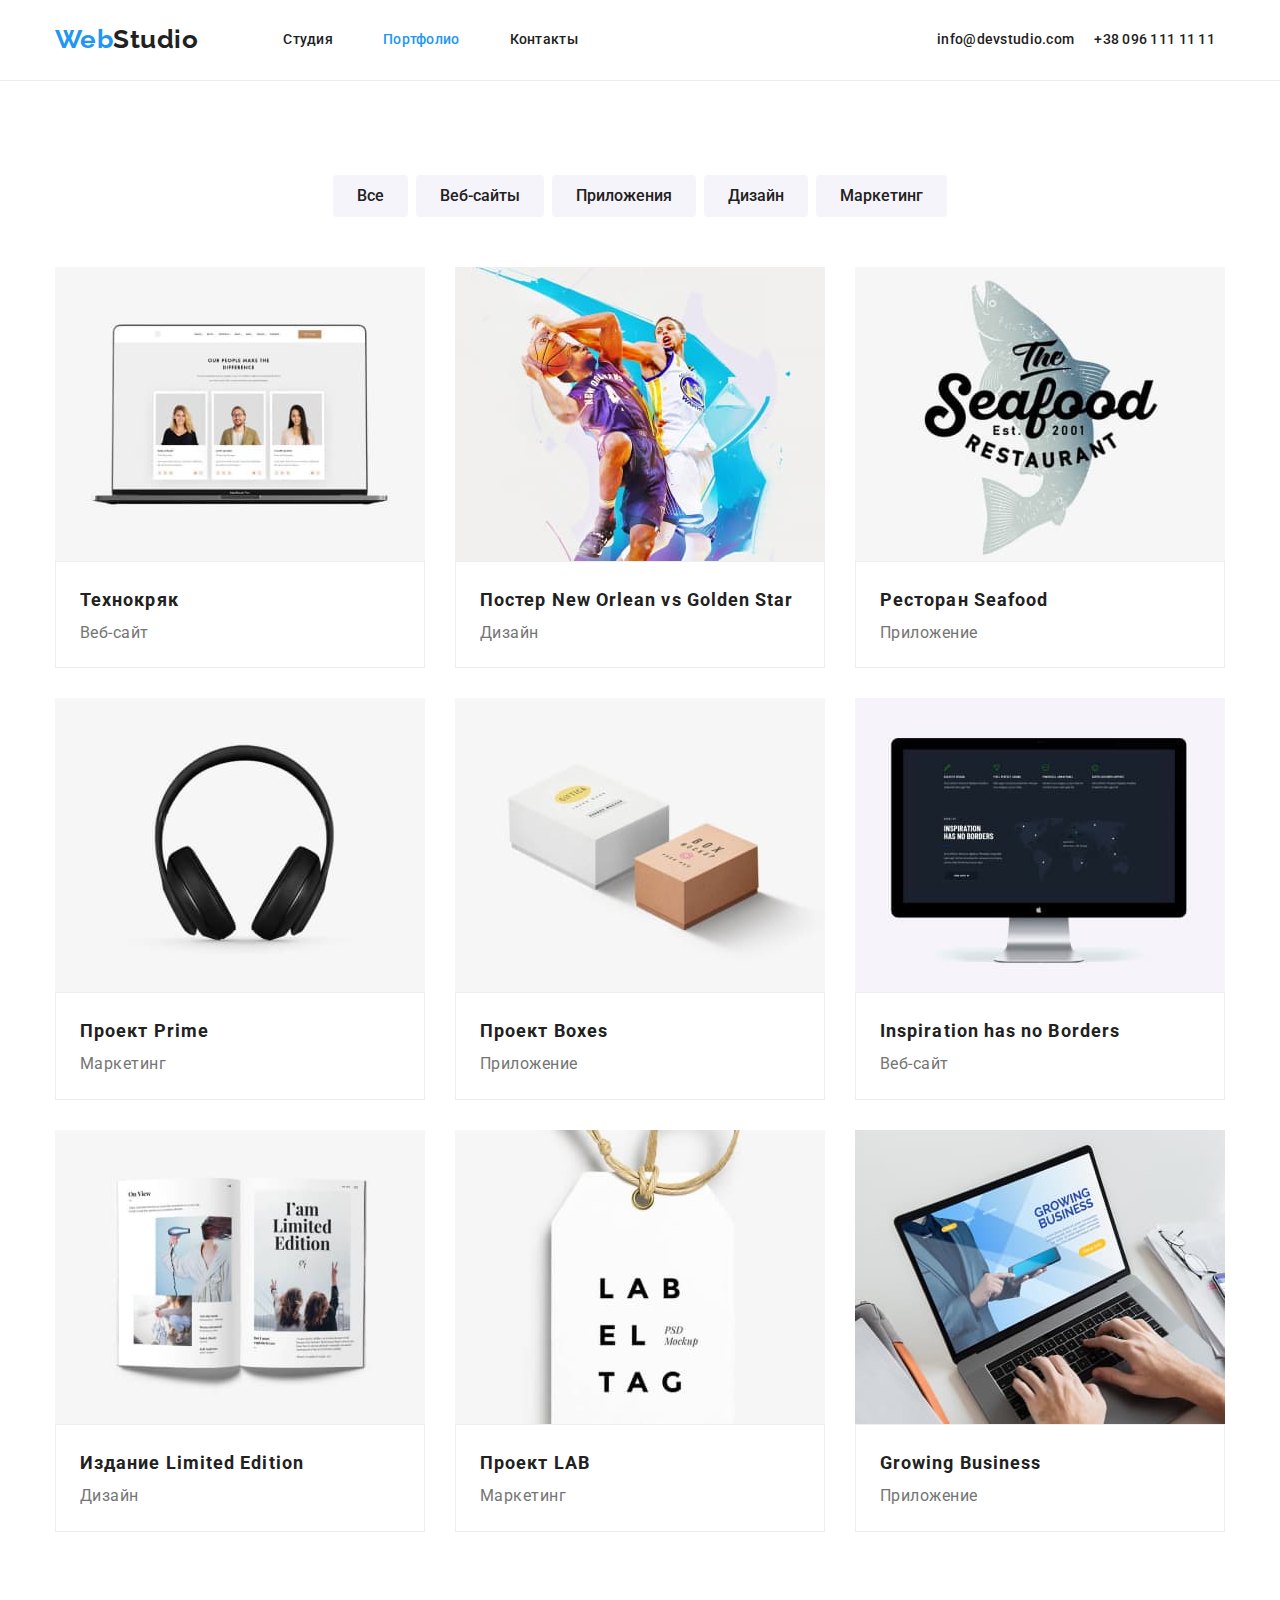
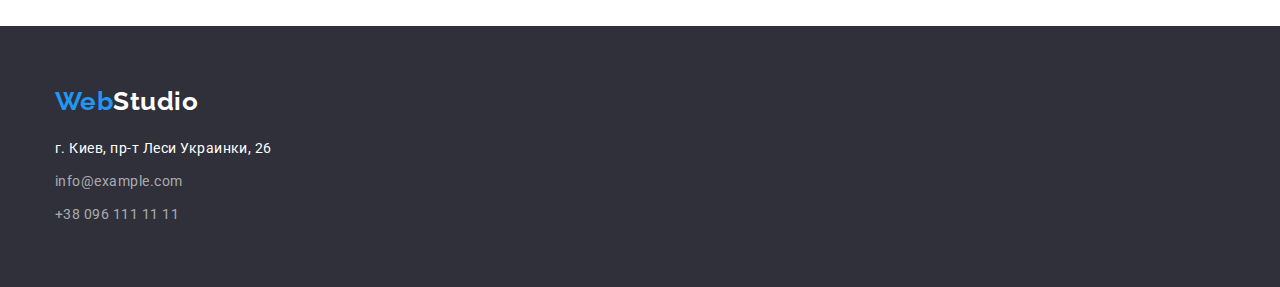
==== portfolio.html @ 9ecc9b57 "svg,layout" ====
<!DOCTYPE html>
<html lang="ru">
  <head>
    <meta charset="UTF-8" />
    <meta name="viewport" content="width=device-width, initial-scale=1.0" />
    <title>Студия</title>

    <link rel="preconnect" href="https://fonts.googleapis.com" />
    <link rel="preconnect" href="https://fonts.gstatic.com" crossorigin />
    <link
      href="https://fonts.googleapis.com/css2?family=Raleway:wght@700&family=Roboto:wght@400;500;700;900&display=swap"
      rel="stylesheet"
    />
    <link
      rel="stylesheet"
      href="https://cdnjs.cloudflare.com/ajax/libs/modern-normalize/1.1.0/modern-normalize.min.css"
    />
    <link rel="stylesheet" href="./css/styles.css" />
  </head>

  <body>
    <!--Шапка сайта-->
    <header class="header">
      <div class="container no-padding flex">
        <div class="navigation">
          <a href="" lang="en" class="logo focus"
            ><span class="logo-web">Web</span>Studio</a
          >
          <nav>
            <ul class="site-nav flex">
              <li class="focus nav-item">
                <a class="nav-link" href="./index.html">Студия</a>
              </li>
              <li class="focus nav-item active-page">
                <a class="nav-link" href="./portfolio.html">Портфолио</a>
              </li>
              <li class="focus nav-item">
                <a class="nav-link" href="">Контакты</a>
              </li>
            </ul>
          </nav>
        </div>
        <ul class="head-contact flex site-nav">
          <li>
            <a href="mailto:info@devstudio.com" class="section-text"
              >info@devstudio.com</a
            >
          </li>
          <li>
            <a href="tel:+380961111111" class="section-text"
              >+38 096 111 11 11</a
            >
          </li>
        </ul>
      </div>
    </header>
    <main>
      <section class="section">
        <div class="container">
          <h1 class="title visually-hidden">Мои проэкты</h1>
          <ul class="port-btn-list">
            <li class="port-btn-item">
              <button type="button" class="port-btn">Все</button>
            </li>
            <li class="port-btn-item">
              <button type="button" class="port-btn">Веб-сайты</button>
            </li>
            <li class="port-btn-item">
              <button type="button" class="port-btn">Приложения</button>
            </li>
            <li class="port-btn-item">
              <button type="button" class="port-btn">Дизайн</button>
            </li>
            <li class="port-btn-item">
              <button type="button" class="port-btn">Маркетинг</button>
            </li>
          </ul>
        </div>
        <div class="container portfolio flex">
          <ul class="port-list">
            <li class="port-list-item">
              <img
                src="./pictures/port-1.jpg"
                alt="лаптоп"
                width="370"
                height="294"
              />
              <div class="port-cards-text">
                <h2 class="port-title">Технокряк</h2>
                <p class="port-subtitle">Веб-сайт</p>
              </div>
            </li>
            <li class="port-list-item">
              <img
                src="./pictures/port-2.jpg"
                alt="баскетбалисты"
                width="370"
                height="294"
              />
              <div class="port-cards-text">
                <h2 class="port-title">Постер New Orlean vs Golden Star</h2>
                <p class="port-subtitle">Дизайн</p>
              </div>
            </li>
            <li class="port-list-item">
              <img
                src="./pictures/port-3.jpg"
                alt="рыбный ресторан"
                width="370"
                height="294"
              />
              <div class="port-cards-text">
                <h2 class="port-title">Ресторан Seafood</h2>
                <p class="port-subtitle">Приложение</p>
              </div>
            </li>
            <li class="port-list-item">
              <img
                src="./pictures/port-4.jpg"
                alt="наушники"
                width="370"
                height="294"
              />
              <div class="port-cards-text">
                <h2 class="port-title">Проект Prime</h2>
                <p class="port-subtitle">Маркетинг</p>
              </div>
            </li>
            <li class="port-list-item">
              <img
                src="./pictures/port-5.jpg"
                alt="коробки"
                width="370"
                height="294"
              />
              <div class="port-cards-text">
                <h2 class="port-title">Проект Boxes</h2>
                <p class="port-subtitle">Приложение</p>
              </div>
            </li>
            <li class="port-list-item">
              <img
                src="./pictures/port-6.jpg"
                alt="экран"
                width="370"
                height="294"
              />
              <div class="port-cards-text">
                <h2 class="port-title">Inspiration has no Borders</h2>
                <p class="port-subtitle">Веб-сайт</p>
              </div>
            </li>
            <li class="port-list-item">
              <img
                src="./pictures/port-7.jpg"
                alt="журнал"
                width="370"
                height="294"
              />
              <div class="port-cards-text">
                <h2 class="port-title">Издание Limited Edition</h2>
                <p class="port-subtitle">Дизайн</p>
              </div>
            </li>
            <li class="port-list-item">
              <img
                src="./pictures/port-8.jpg"
                alt="лейбл"
                width="370"
                height="294"
              />
              <div class="port-cards-text">
                <h2 class="port-title">Проект LAB</h2>
                <p class="port-subtitle">Маркетинг</p>
              </div>
            </li>
            <li class="port-list-item">
              <img
                src="./pictures/port-9.jpg"
                alt="лаптоп"
                width="370"
                height="294"
              />
              <div class="port-cards-text">
                <h2 class="port-title">Growing Business</h2>
                <p class="port-subtitle">Приложение</p>
              </div>
            </li>
          </ul>
        </div>
      </section>
    </main>
    <!--Подвал-->
    <footer class="footer">
      <div class="container foot-padding">
        <a href="./index.html" class="logo foot focus"
          ><span class="logo-web">Web</span>Studio</a
        >
        <address class="address">
          <ul class="foot-contacts">
            <li class="address-item">
              <a
                href="https://goo.gl/maps/bssERs2WhnVpPogH9"
                target="blank"
                class="link"
                >г. Киев, пр-т Леси Украинки, 26</a
              >
            </li>
            <li class="address-item">
              <a href="mailto:info@example.com" class="link link-rgba"
                >info@example.com</a
              >
            </li>
            <li class="address-item">
              <a href="tel:+380961111111" class="link link-rgba"
                >+38 096 111 11 11</a
              >
            </li>
          </ul>
        </address>
      </div>
    </footer>
  </body>
</html>
---- css/styles.css ----
:root {
  --main-color: #212121;
  --text-color: #757575;
  --accent-color: #2196f3;
  --main-bg-color: #ffffff;
  --bg-color: #f5f4fa;
  --foot-bg-color: #2f303a;
}
*,
*::after,
::before {
  margin: 0;
  padding: 0;
}
html {
  box-sizing: border-box;
}

/*основной цвет текста #212121*/
/*вторичный цвет #757575*/
/*акцент цвет #2196F3*/
/*основной цвет фона #ffffff*/
/*вторичный цвет фона #F5F4FA*/
/*подвал цвет адреса rgba(255, 255, 255, 0.6);*/
/*подвал цвет фона #2F303A*/
body {
  font-family: Roboto;
  color: var(--main-color);
  background-color: var(--main-bg-color);
  letter-spacing: 0.03em;
}
ul {
  padding: 0;
  margin: 0;
  list-style: none;
}
a {
  text-decoration: none;
}
h1,
h2,
h3,
h4,
h5,
h6,
p {
  margin: 0;
}
img {
  display: block;
  width: 100%;
  height: auto;
}
.flex {
  display: flex;
}
.container {
  margin-left: auto;
  margin-right: auto;
  padding-left: 15px;
  padding-right: 15px;

  max-width: 1200px;
}
.section {
  padding-top: 94px;
  color: var(--main-color);
}
.card-set {
  margin-right: -30px;
  display: flex;
}
/*------------Header------------*/

.navigation {
  display: flex;
  align-items: center;
  margin-right: auto;
}

.section-text {
  color: var(--text-color);
}
.container.padding-bottom {
  padding-bottom: 94px;
}

.container.no-padding {
  padding-top: 0;
}
.header {
  border-bottom: 1px solid #ececec;
}
.logo {
  font-family: Raleway;
  font-weight: bold;
  font-size: 26px;
  line-height: 1.2;
  color: var(--main-color);
  margin-right: 85px;
}
.logo-web {
  color: var(--accent-color);
}

.site-nav a {
  font-weight: 500;
  font-size: 14px;
  line-height: 1.14;
  letter-spacing: 0.02em;

  color: var(--main-color);
}
.nav-link {
  display: block;
  padding-top: 32px;
  padding-bottom: 32px;
}
.site-nav a:focus,
.site-nav a:hover {
  color: var(--accent-color);
}
.nav-item:not(:last-child) {
  margin-right: 50px;
}
.active-page a {
  color: var(--accent-color);
}
.head-contact {
  align-items: center;
  font-weight: 500;
  font-size: 14px;
  line-height: 1.14;
  letter-spacing: 0.02em;
}
.head-contact a:hover,
.head-contact a:focus {
  color: var(--accent-color);
}
.head-contact :first-child {
  margin-right: 10px;
}
.icon-envelope {
  width: 16px;
  height: 12px;
}
.icon-mobile {
  width: 10px;
  height: 16px;
}
/*------------Hero section------------*/

.hero {
  padding: 200px 0;
  text-align: center;
}
.overlay {
  height: 600px;
  max-width: 1600px;
  margin-left: auto;
  margin-right: auto;
  background-size: cover;
  background-repeat: no-repeat;
  background-position: center;
  background-color: #212121;
  background-image: linear-gradient(
      rgba(47, 48, 58, 0.4),
      rgba(47, 48, 58, 0.4)
    ),
    url(../pictures/hero-jpg.jpg);
}
.hero-title {
  max-width: 696px;
  margin: auto;
  font-weight: 900;
  font-size: 44px;
  line-height: 1.36;
  text-align: center;

  letter-spacing: 0.06em;
  text-transform: uppercase;
  color: var(--main-bg-color);
}
.btn {
  color: var(--main-bg-color);
  background-color: var(--accent-color);
  box-shadow: 0px 4px 4px rgba(0, 0, 0, 0.15);
  border-radius: 4px;
  border-color: transparent;
  margin-top: 30px;
  padding: 10px 32px;
  max-width: 200px;
  max-height: 50px;
  font-style: normal;
  font-weight: bold;
  font-size: 16px;
  line-height: 1.9;
}
/*------------Features section------------*/

.visually-hidden {
  position: absolute !important;
  clip: rect(1px 1px 1px 1px);
  clip: rect(1px, 1px, 1px, 1px);
  padding: 0 !important;
  border: 0 !important;
  height: 1px !important;
  width: 1px !important;
  overflow: hidden;
}
.card-set > .feat-item {
  flex-basis: calc(100% / 4 - 30px);
}
.features .title {
  margin-top: 0;
  margin-bottom: 0;
  font-weight: bold;
  font-size: 14px;
  line-height: 1.14;
  text-transform: uppercase;
}
.feat-text {
  margin-top: 15px;
  margin-bottom: 0;
  font-size: 14px;
  line-height: 1.71;
}
.feat-item:not(:last-child) {
  margin-right: 30px;
}
.feat-item {
  align-items: center;
  justify-content: center;
}
.icon {
  height: 120px;
  width: 270px;

  background-color: var(--bg-color);
  margin-bottom: 30px;
  border-radius: 5px;
}

/*------------We do section------------*/
.card-set > .we-do-item {
  flex-basis: calc(100% / 3 - 30px);
}
.we-do-item {
  margin-right: 30px;
}
/*------------Team section------------*/
.bgcolor {
  width: auto;
  background-color: var(--bg-color);
}
.main-title {
  margin-top: 0;
  margin-bottom: 50px;
  font-weight: bold;
  font-size: 36px;
  line-height: 1.16;
  text-align: center;
}

.team-list > .team-item {
  display: inline-block;
  flex-basis: calc(100% / 4);
}
.team-list > .team-item:not(:last-child) {
  margin-right: 20px;
}
.team-item {
  width: 270px;
  height: 368px;
  background: var(--main-bg-color);
  box-shadow: 1px 3px 0px rgb(0 0 0 / 12%);
}
.team-card-text {
  padding-top: 30px;
  padding-bottom: 30px;
  text-align: center;
}
.team-card-text::after {
  content: "";
  background-image: url(..);
}
.team-subtitle {
  font-weight: 500;
  font-size: 16px;
  line-height: 1.18;
}

.team-text {
  margin-top: 10px;
  font-size: 16px;
  line-height: 1.18;
}
/*------------Footer section------------*/
.footer {
  padding-top: 60px;
  padding-bottom: 60px;
  background-color: var(--foot-bg-color);
}
.logo.foot {
  color: var(--main-bg-color);
}
.foot-contacts {
  margin-top: 20px;
}
.address-item:not(:first-child) {
  margin-top: 9px;
}
.address .link {
  font-style: normal;
  font-family: Roboto;
  font-size: 14px;
  line-height: 1.7;
  color: var(--main-bg-color);
}
.link.link-rgba {
  color: rgba(255, 255, 255, 0.6);
}
/*------------Portfolio page------------*/
:root {
  --btn-shadow: 0px 3px 1px rgba(0, 0, 0, 0.1), 0px 1px 2px rgba(0, 0, 0, 0.08),
    0px 2px 2px rgba(0, 0, 0, 0.12);
}

.port-btn-list {
  display: flex;
  justify-content: center;
  margin-bottom: 50px;
}
.port-btn {
  display: inline-block;
  width: auto;
  height: auto;
  position: inherit;
  color: var(--main-color);
  background-color: var(--bg-color);

  border-radius: 4px;
  border-color: transparent;
  font-family: Roboto;
  font-weight: 500;
  font-size: 16px;
  line-height: 1.6;

  padding: 6px 22px;
  text-align: center;
}
.port-btn:hover,
.port-btn:focus {
  background-color: var(--accent-color);
  color: var(--main-bg-color);
  box-shadow: var(--btn-shadow);
}

.port-btn-list > .port-btn-item:not(:last-child) {
  margin-right: 8px;
}
.container.portfolio {
  padding-top: 0;
  padding-bottom: 94px;
}
.port-list {
  display: flex;
  flex-wrap: wrap;
  margin-bottom: -30px;
  margin-left: -30px;
}
.port-list-item {
  background-color: var(--main-bg-color);
  flex-basis: calc((100% - 90px) / 3);
  margin-bottom: 30px;
  margin-left: 30px;
}
.port-cards-text {
  border: 1px solid #eeeeee;
  padding: 20px 24px;
}
.port-title {
  font-weight: bold;
  font-size: 18px;
  line-height: 2;
  letter-spacing: 0.06em;
  color: var(--main-color);
}
.port-subtitle {
  font-size: 16px;
  line-height: 1.87;
  color: var(--text-color);
}
/*основной цвет текста #212121*/
/*вторичный цвет #757575*/
/*акцент цвет #2196F3*/
/*основной цвет фона #E5E5E5*/
/*вторичный цвет фона #F5F4FA*/
/*подвал цвет адреса rgba(255, 255, 255, 0.6);*/
/*подвал цвет фона #2F303A*/
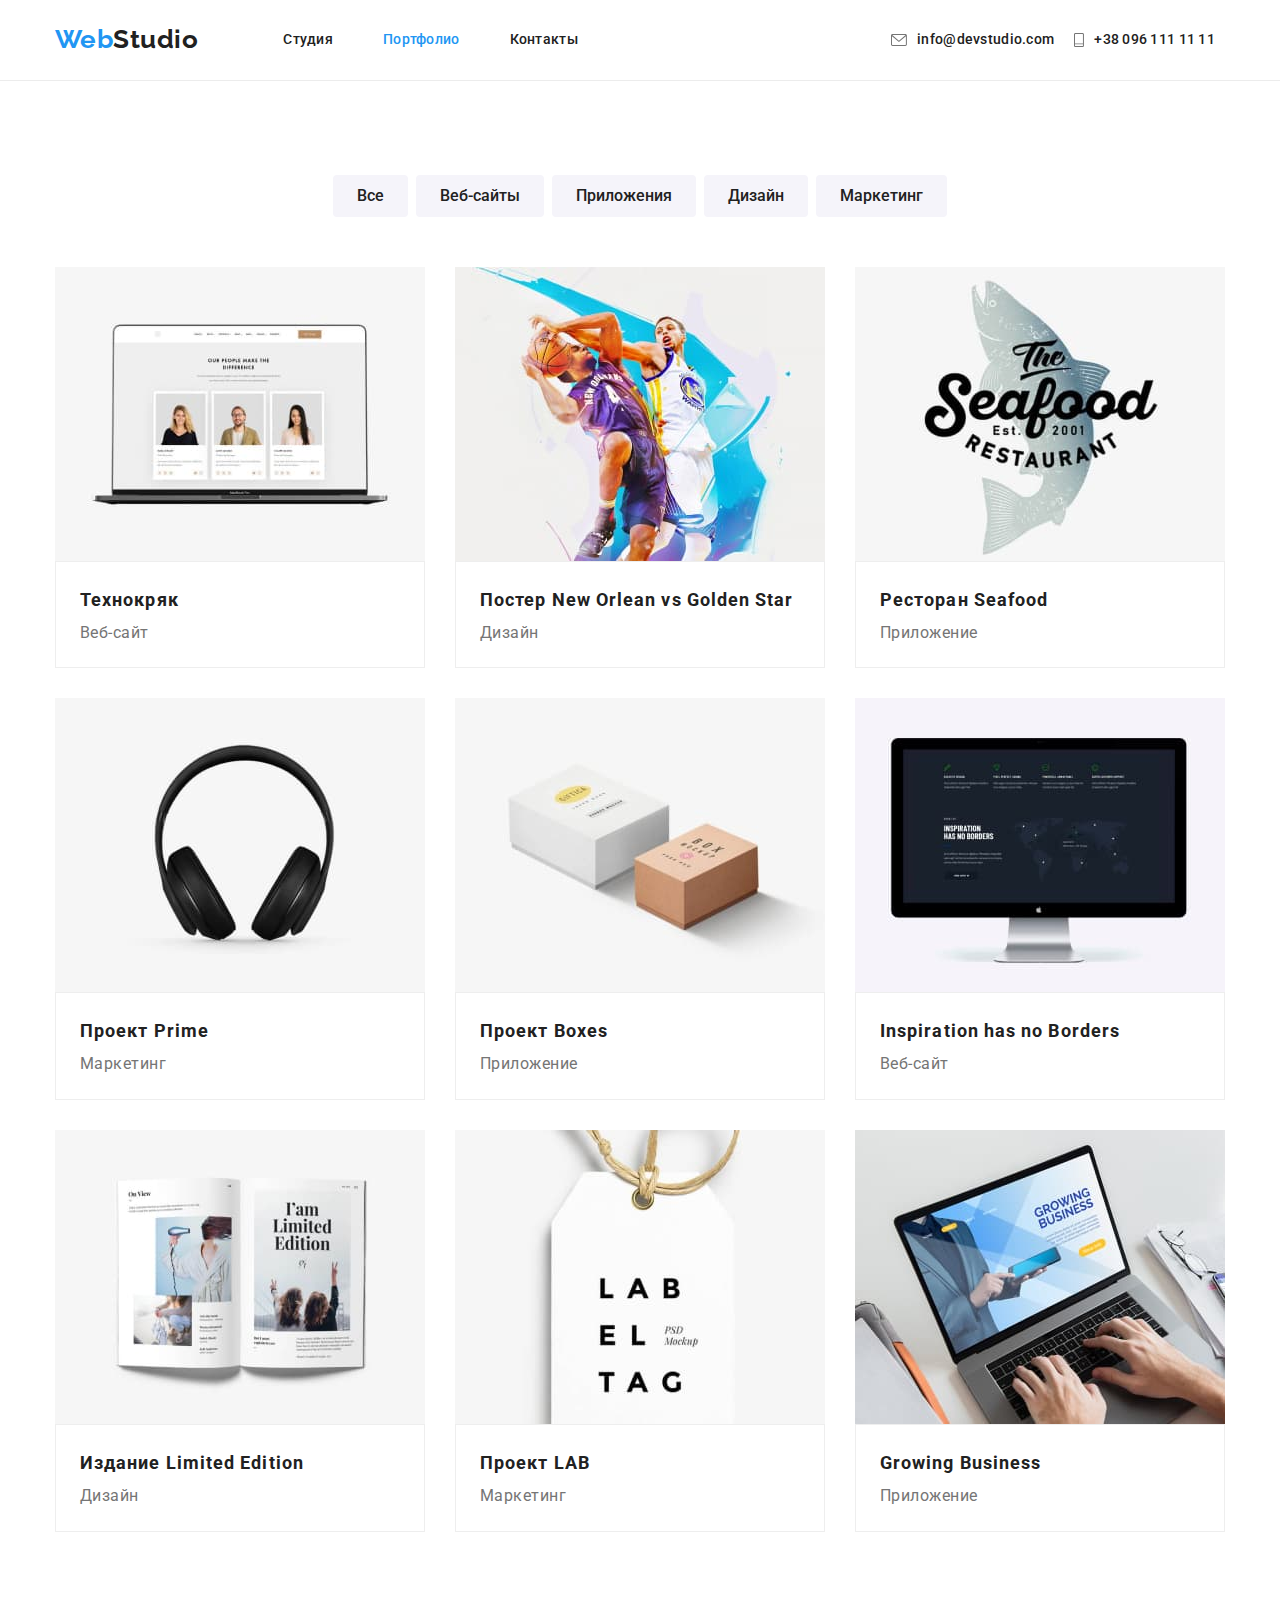
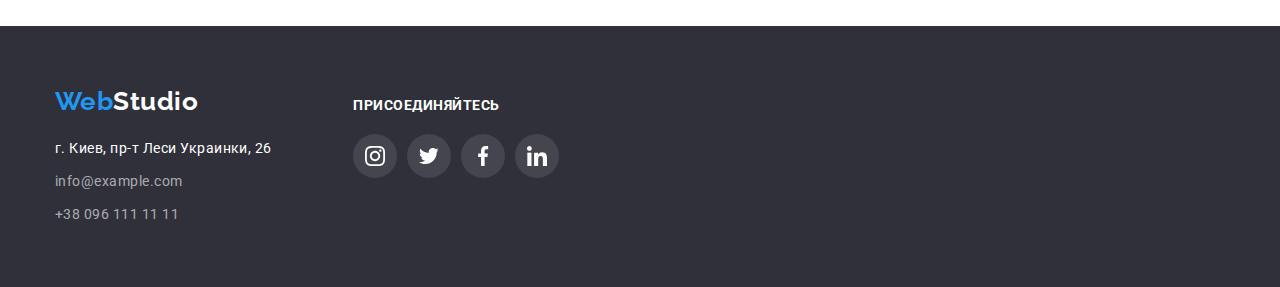
==== commit 13d582ba: "svg, markup" ====
--- a/portfolio.html
+++ b/portfolio.html
@@ -41,14 +41,24 @@
           </nav>
         </div>
         <ul class="head-contact flex site-nav">
-          <li>
-            <a href="mailto:info@devstudio.com" class="section-text"
-              >info@devstudio.com</a
+          <li class="mail">
+            <a href="mailto:info@devstudio.com" class="logo-item">
+              <svg class="icon-envelope">
+                <use
+                  href="./pictures/sprite.svg#icon-envelope"
+                  width="16"
+                  height="12"
+                ></use>
+              </svg>
+              info@devstudio.com</a
             >
           </li>
-          <li>
-            <a href="tel:+380961111111" class="section-text"
-              >+38 096 111 11 11</a
+          <li class="telephone">
+            <a href="tel:+380961111111" class="logo-item">
+              <svg class="icon-mobile">
+                <use href="./pictures/sprite.svg#icon-mobile"></use>
+              </svg>
+              +38 096 111 11 11</a
             >
           </li>
         </ul>
@@ -192,32 +202,83 @@
     </main>
     <!--Подвал-->
     <footer class="footer">
-      <div class="container foot-padding">
-        <a href="./index.html" class="logo foot focus"
-          ><span class="logo-web">Web</span>Studio</a
-        >
-        <address class="address">
-          <ul class="foot-contacts">
-            <li class="address-item">
-              <a
-                href="https://goo.gl/maps/bssERs2WhnVpPogH9"
-                target="blank"
-                class="link"
-                >г. Киев, пр-т Леси Украинки, 26</a
-              >
-            </li>
-            <li class="address-item">
-              <a href="mailto:info@example.com" class="link link-rgba"
-                >info@example.com</a
-              >
-            </li>
-            <li class="address-item">
-              <a href="tel:+380961111111" class="link link-rgba"
-                >+38 096 111 11 11</a
-              >
+      <div class="container foot-flex">
+        <div class="foot-address-block">
+          <a href="./index.html" class="logo foot focus"
+            ><span class="logo-web">Web</span>Studio</a
+          >
+          <address class="address">
+            <ul class="foot-contacts">
+              <li class="address-item">
+                <a
+                  href="https://goo.gl/maps/bssERs2WhnVpPogH9"
+                  target="blank"
+                  class="link"
+                  >г. Киев, пр-т Леси Украинки, 26</a
+                >
+              </li>
+              <li class="address-item">
+                <a href="mailto:info@example.com" class="link link-rgba"
+                  >info@example.com</a
+                >
+              </li>
+              <li class="address-item">
+                <a href="tel:+380961111111" class="link link-rgba"
+                  >+38 096 111 11 11</a
+                >
+              </li>
+            </ul>
+          </address>
+        </div>
+        <div class="join">
+          <h3 class="join-title">присоединяйтесь</h3>
+          <ul class="team-card-links social-list">
+            <li class="social-list-item">
+              <a
+                class="social-link join-us"
+                href="https://www.instagram.com"
+                target="blank"
+              >
+                <svg class="social-clients-icon">
+                  <use href="./pictures/sprite.svg#icon-instagram"></use>
+                </svg>
+              </a>
+            </li>
+            <li class="social-list-item">
+              <a
+                class="social-link join-us"
+                href="https://www.twitter.com"
+                target="blank"
+              >
+                <svg class="social-clients-icon">
+                  <use href="./pictures/sprite.svg#icon-twitter"></use>
+                </svg>
+              </a>
+            </li>
+            <li class="social-list-item">
+              <a
+                class="social-link join-us"
+                href="https://www.facebook.com"
+                target="blank"
+              >
+                <svg class="social-clients-icon">
+                  <use href="./pictures/sprite.svg#icon-facebook"></use>
+                </svg>
+              </a>
+            </li>
+            <li class="social-list-item">
+              <a
+                class="social-link join-us"
+                href="https://www.linkedin.com"
+                target="blank"
+              >
+                <svg class="social-clients-icon">
+                  <use href="./pictures/sprite.svg#icon-linkedin"></use>
+                </svg>
+              </a>
             </li>
           </ul>
-        </address>
+        </div>
       </div>
     </footer>
   </body>
--- a/css/styles.css
+++ b/css/styles.css
@@ -78,9 +78,6 @@
   margin-right: auto;
 }
 
-.section-text {
-  color: var(--text-color);
-}
 .container.padding-bottom {
   padding-bottom: 94px;
 }
@@ -143,10 +140,25 @@
 .icon-envelope {
   width: 16px;
   height: 12px;
+  fill: var(--text-color);
 }
 .icon-mobile {
   width: 10px;
   height: 16px;
+  fill: var(--text-color);
+}
+.head-contact a:hover .icon-envelope,
+.head-contact a:focus .icon-envelope {
+  fill: var(--accent-color);
+}
+.head-contact a:hover .icon-mobile,
+.head-contact a:focus .icon-mobile {
+  fill: var(--accent-color);
+}
+
+.logo-item {
+  display: flex;
+  align-items: center;
 }
 /*------------Hero section------------*/
 
@@ -232,13 +244,35 @@
   align-items: center;
   justify-content: center;
 }
-.icon {
+.svg-set {
+  flex-wrap: wrap;
+}
+
+.feat-item::before {
+  content: "";
   height: 120px;
-  width: 270px;
-
+  background-position: center;
+  display: block;
   background-color: var(--bg-color);
   margin-bottom: 30px;
   border-radius: 5px;
+  background-repeat: no-repeat;
+}
+.antenna::before {
+  background-size: 70px;
+  background-image: url(../pictures/antenna.svg);
+}
+.clock::before {
+  background-size: 70px;
+  background-image: url(../pictures/clock.svg);
+}
+.diagram::before {
+  background-size: 70px;
+  background-image: url(../pictures/diagram.svg);
+}
+.astronaut::before {
+  background-size: 70px;
+  background-image: url(../pictures/astronaut.svg);
 }
 
 /*------------We do section------------*/
@@ -271,7 +305,6 @@
 }
 .team-item {
   width: 270px;
-  height: 368px;
   background: var(--main-bg-color);
   box-shadow: 1px 3px 0px rgb(0 0 0 / 12%);
 }
@@ -280,10 +313,7 @@
   padding-bottom: 30px;
   text-align: center;
 }
-.team-card-text::after {
-  content: "";
-  background-image: url(..);
-}
+
 .team-subtitle {
   font-weight: 500;
   font-size: 16px;
@@ -294,12 +324,83 @@
   margin-top: 10px;
   font-size: 16px;
   line-height: 1.18;
+  align-items: center;
+  color: var(--text-color);
+  margin-bottom: 16px;
+}
+.social-list {
+  display: flex;
+  justify-content: center;
+}
+.social-list-item {
+  width: 44px;
+  height: 44px;
+}
+.social-list-item + .social-list-item {
+  margin-left: 10px;
+}
+.social-link {
+  display: flex;
+  width: 100%;
+  height: 100%;
+  border-radius: 50%;
+  justify-content: center;
+  align-items: center;
+}
+.social-link:hover,
+.social-link:focus {
+  background-color: var(--accent-color);
+}
+.social-icon {
+  width: 20px;
+  height: 20px;
+  fill: #afb1b8;
+}
+.social-link:hover .social-icon,
+.social-link:focus .social-icon {
+  fill: var(--main-bg-color);
+}
+/*------------Clients section------------*/
+
+.clients-item {
+  width: 170px;
+  height: 92px;
+}
+.clients-item + .clients-item {
+  margin-left: 30px;
+}
+.clients-link {
+  display: flex;
+  width: 100%;
+  height: 100%;
+  border: 1px solid #afb1b8;
+  border-radius: 5px;
+  justify-content: center;
+  align-items: center;
+}
+.clients-link:hover,
+.clients-link:focus {
+  border-color: var(--accent-color);
+}
+.clients-icon {
+  width: 106px;
+  height: 60px;
+  fill: #afb1b8;
+}
+.clients-link:hover .clients-icon,
+.clients-link:focus .clients-icon {
+  fill: var(--accent-color);
 }
 /*------------Footer section------------*/
 .footer {
   padding-top: 60px;
   padding-bottom: 60px;
   background-color: var(--foot-bg-color);
+}
+.foot-flex {
+  display: flex;
+  align-items: baseline;
+  justify-content: space-between;
 }
 .logo.foot {
   color: var(--main-bg-color);
@@ -319,6 +420,31 @@
 }
 .link.link-rgba {
   color: rgba(255, 255, 255, 0.6);
+}
+.join {
+  margin-left: 70px;
+  margin-right: auto;
+}
+.join-title {
+  color: var(--main-bg-color);
+  text-transform: uppercase;
+  font-size: 14px;
+  line-height: 1.14;
+  margin-bottom: 20px;
+}
+.social-clients-icon {
+  width: 20px;
+  height: 20px;
+}
+.social-list-item > .social-link.join-us {
+  background-color: rgba(255, 255, 255, 0.1);
+}
+.social-list-item > .social-link.join-us:hover,
+.social-list-item > .social-link.join-us:focus {
+  background-color: var(--accent-color);
+}
+.social-link > .social-clients-icon {
+  fill: var(--main-bg-color);
 }
 /*------------Portfolio page------------*/
 :root {
@@ -391,6 +517,7 @@
   line-height: 1.87;
   color: var(--text-color);
 }
+
 /*основной цвет текста #212121*/
 /*вторичный цвет #757575*/
 /*акцент цвет #2196F3*/
